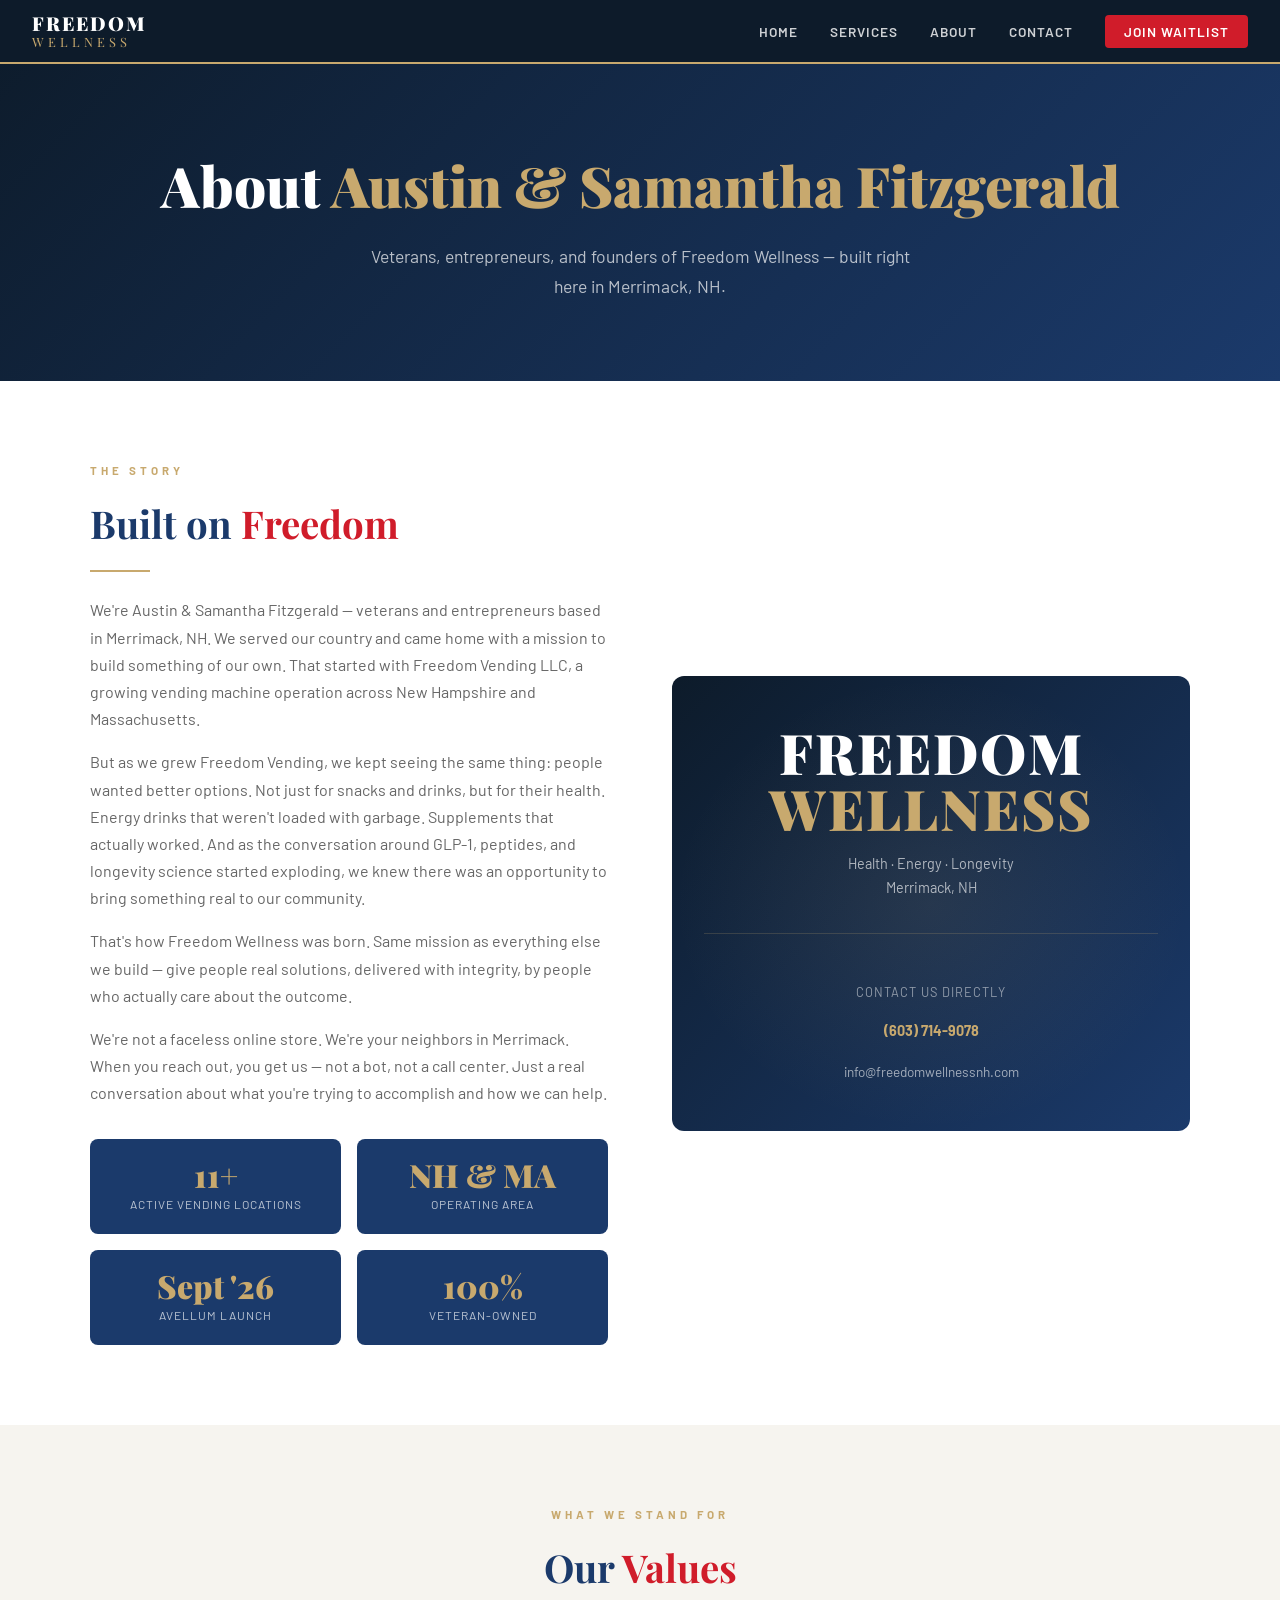
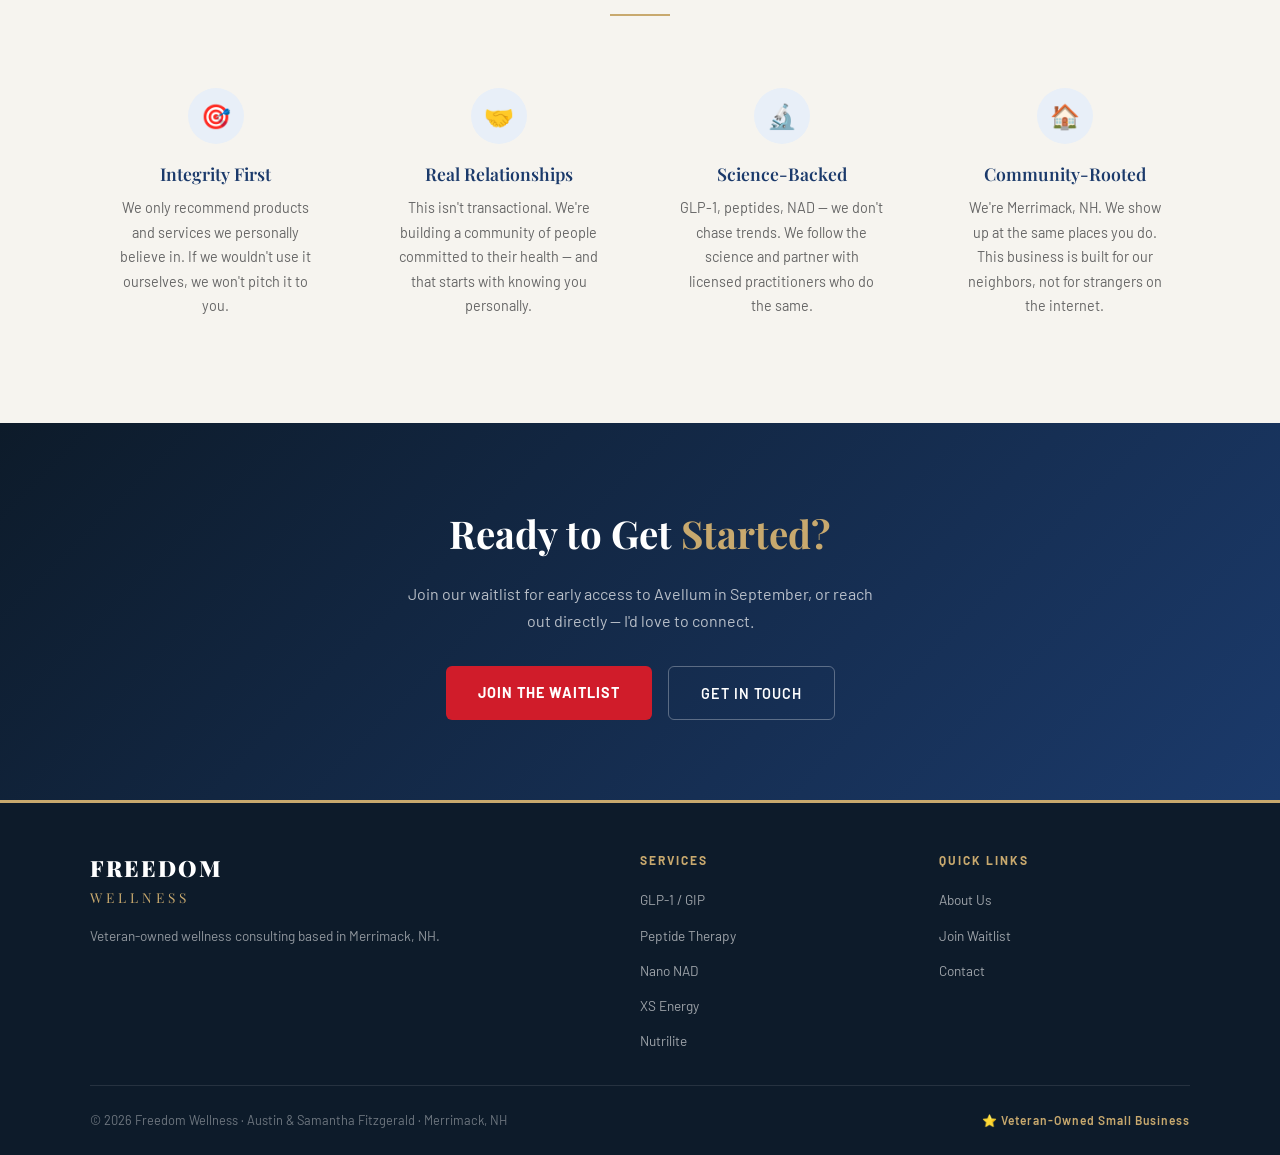
==== about.html @ 1ec009fc "Add files via upload" ====
<!DOCTYPE html>
<html lang="en">
<head>
  <meta charset="UTF-8">
  <meta name="viewport" content="width=device-width, initial-scale=1.0">
  <title>About | Freedom Wellness | Merrimack, NH</title>
  <meta name="description" content="Meet Austin Fitzgerald — veteran, entrepreneur, and founder of Freedom Wellness in Merrimack, NH.">
  <link rel="preconnect" href="https://fonts.googleapis.com">
  <link href="https://fonts.googleapis.com/css2?family=Playfair+Display:wght@400;700;900&family=Barlow:wght@300;400;600;700&display=swap" rel="stylesheet">
  <link rel="stylesheet" href="style.css">
  <style type="text/css">
  @import url("css/style.css");
  </style>
</head>
<body>

  <!-- NAV -->
  <nav>
    <a href="index.html" class="nav-brand">
      <span class="freedom">Freedom</span>
      <span class="wellness">Wellness</span>
    </a>
    <button class="nav-toggle" onclick="toggleNav()" aria-label="Toggle menu">
      <span></span><span></span><span></span>
    </button>
    <ul class="nav-links" id="nav-links">
      <li><a href="index.html">Home</a></li>
      <li><a href="services.html">Services</a></li>
      <li><a href="about.html">About</a></li>
      <li><a href="contact.html">Contact</a></li>
      <li><a href="waitlist.html" class="nav-cta">Join Waitlist</a></li>
    </ul>
  </nav>

  <!-- PAGE HERO -->
  <div class="page-hero">
    <h1>About <span>Austin &amp; Samantha Fitzgerald</span></h1>
    <p>Veterans, entrepreneurs, and founders of Freedom Wellness — built right here in Merrimack, NH.</p>
</div>

  <!-- STORY -->
  <section>
    <div class="container">
      <div class="about-grid">
        <div>
          <p class="section-eyebrow">The Story</p>
          <h2 class="section-title">Built on <span>Freedom</span></h2>
          <div class="section-divider"></div>
          <p style="color:var(--med-gray);margin-bottom:1rem;">We're Austin &amp; Samantha Fitzgerald — veterans and entrepreneurs based in Merrimack, NH. We served our country and came home with a mission to build something of our own. That started with Freedom Vending LLC, a growing vending machine operation across New Hampshire and Massachusetts.</p>
          <p style="color:var(--med-gray);margin-bottom:1rem;">But as we grew Freedom Vending, we kept seeing the same thing: people wanted better options. Not just for snacks and drinks, but for their health. Energy drinks that weren't loaded with garbage. Supplements that actually worked. And as the conversation around GLP-1, peptides, and longevity science started exploding, we knew there was an opportunity to bring something real to our community.</p>
          <p style="color:var(--med-gray);margin-bottom:1rem;">That's how Freedom Wellness was born. Same mission as everything else we build — give people real solutions, delivered with integrity, by people who actually care about the outcome.</p>
          <p style="color:var(--med-gray);">We're not a faceless online store. We're your neighbors in Merrimack. When you reach out, you get us — not a bot, not a call center. Just a real conversation about what you're trying to accomplish and how we can help.</p>
          <div class="about-stats">
            <div class="stat-box">
              <div class="stat-number">11+</div>
              <div class="stat-label">Active Vending Locations</div>
            </div>
            <div class="stat-box">
              <div class="stat-number">NH & MA</div>
              <div class="stat-label">Operating Area</div>
            </div>
            <div class="stat-box">
              <div class="stat-number">Sept '26</div>
              <div class="stat-label">Avellum Launch</div>
            </div>
            <div class="stat-box">
              <div class="stat-number">100%</div>
              <div class="stat-label">Veteran-Owned</div>
            </div>
          </div>
        </div>
        <div class="about-visual">
          <div class="about-visual-content">
            <div class="big-text">
              FREEDOM<br><span>WELLNESS</span>
            </div>
            <p>Health · Energy · Longevity<br>Merrimack, NH</p>
            <div style="margin-top:2rem;padding-top:2rem;border-top:1px solid rgba(200,169,110,0.2);">
              <p style="font-size:0.8rem;letter-spacing:1px;color:rgba(255,255,255,0.5);text-transform:uppercase;margin-bottom:0.5rem;">Contact US directly</p>
              <p style="color:var(--gold);font-weight:700;">(603) 714-9078</p>
              <p style="color:rgba(255,255,255,0.6);font-size:0.85rem;">info@freedomwellnessnh.com</p>
            </div>
          </div>
        </div>
      </div>
    </div>
  </section>

  <!-- VALUES -->
  <section style="background:var(--off-white);">
    <div class="container">
      <p class="section-eyebrow text-center">What We Stand For</p>
      <h2 class="section-title text-center">Our <span>Values</span></h2>
      <div class="section-divider center"></div>
      <div class="why-grid">
        <div class="why-card">
          <div class="why-icon">🎯</div>
          <h4>Integrity First</h4>
          <p>We only recommend products and services we personally believe in. If we wouldn't use it ourselves, we won't pitch it to you.</p>
        </div>
        <div class="why-card">
          <div class="why-icon">🤝</div>
          <h4>Real Relationships</h4>
          <p>This isn't transactional. We're building a community of people committed to their health — and that starts with knowing you personally.</p>
        </div>
        <div class="why-card">
          <div class="why-icon">🔬</div>
          <h4>Science-Backed</h4>
          <p>GLP-1, peptides, NAD — we don't chase trends. We follow the science and partner with licensed practitioners who do the same.</p>
        </div>
        <div class="why-card">
          <div class="why-icon">🏠</div>
          <h4>Community-Rooted</h4>
          <p>We're Merrimack, NH. We show up at the same places you do. This business is built for our neighbors, not for strangers on the internet.</p>
        </div>
      </div>
    </div>
  </section>

  <!-- CTA -->
  <section style="background:linear-gradient(135deg,var(--navy-dark),var(--navy));color:var(--white);text-align:center;">
    <div class="container">
      <h2 style="color:var(--white);margin-bottom:1rem;">Ready to Get <span style="color:var(--gold);">Started?</span></h2>
      <p style="color:rgba(255,255,255,0.7);max-width:480px;margin:0 auto 2rem;">Join our waitlist for early access to Avellum in September, or reach out directly — I'd love to connect.</p>
      <div style="display:flex;gap:1rem;justify-content:center;flex-wrap:wrap;">
        <a href="waitlist.html" class="btn-primary">Join the Waitlist</a>
        <a href="contact.html" class="btn-secondary">Get in Touch</a>
      </div>
    </div>
  </section>

  <!-- FOOTER -->
  <footer>
    <div class="footer-grid">
      <div class="footer-brand">
        <span class="freedom">Freedom</span>
        <span class="wellness">Wellness</span>
        <p>Veteran-owned wellness consulting based in Merrimack, NH.</p>
      </div>
      <div class="footer-col">
        <h4>Services</h4>
        <ul>
          <li><a href="services.html#glp1">GLP-1 / GIP</a></li>
          <li><a href="services.html#peptides">Peptide Therapy</a></li>
          <li><a href="services.html#nad">Nano NAD</a></li>
          <li><a href="https://www.amway.com/en_US/myshop/Fitzgerald?logout=true" target="_blank">XS Energy</a></li>
          <li><a href="https://www.amway.com/en_US/myshop/Fitzgerald?logout=true" target="_blank">Nutrilite</a></li>
        </ul>
      </div>
      <div class="footer-col">
        <h4>Quick Links</h4>
        <ul>
          <li><a href="about.html">About Us</a></li>
          <li><a href="waitlist.html">Join Waitlist</a></li>
          <li><a href="contact.html">Contact</a></li>
        </ul>
      </div>
    </div>
    <div class="footer-bottom">
      <p>© 2026 Freedom Wellness · Austin &amp; Samantha Fitzgerald · Merrimack, NH</p>
      <span class="veteran-badge">⭐ Veteran-Owned Small Business</span>
    </div>
  </footer>

  <script>
    function toggleNav() {
      document.getElementById('nav-links').classList.toggle('open');
    }
  </script>

</body>
</html>
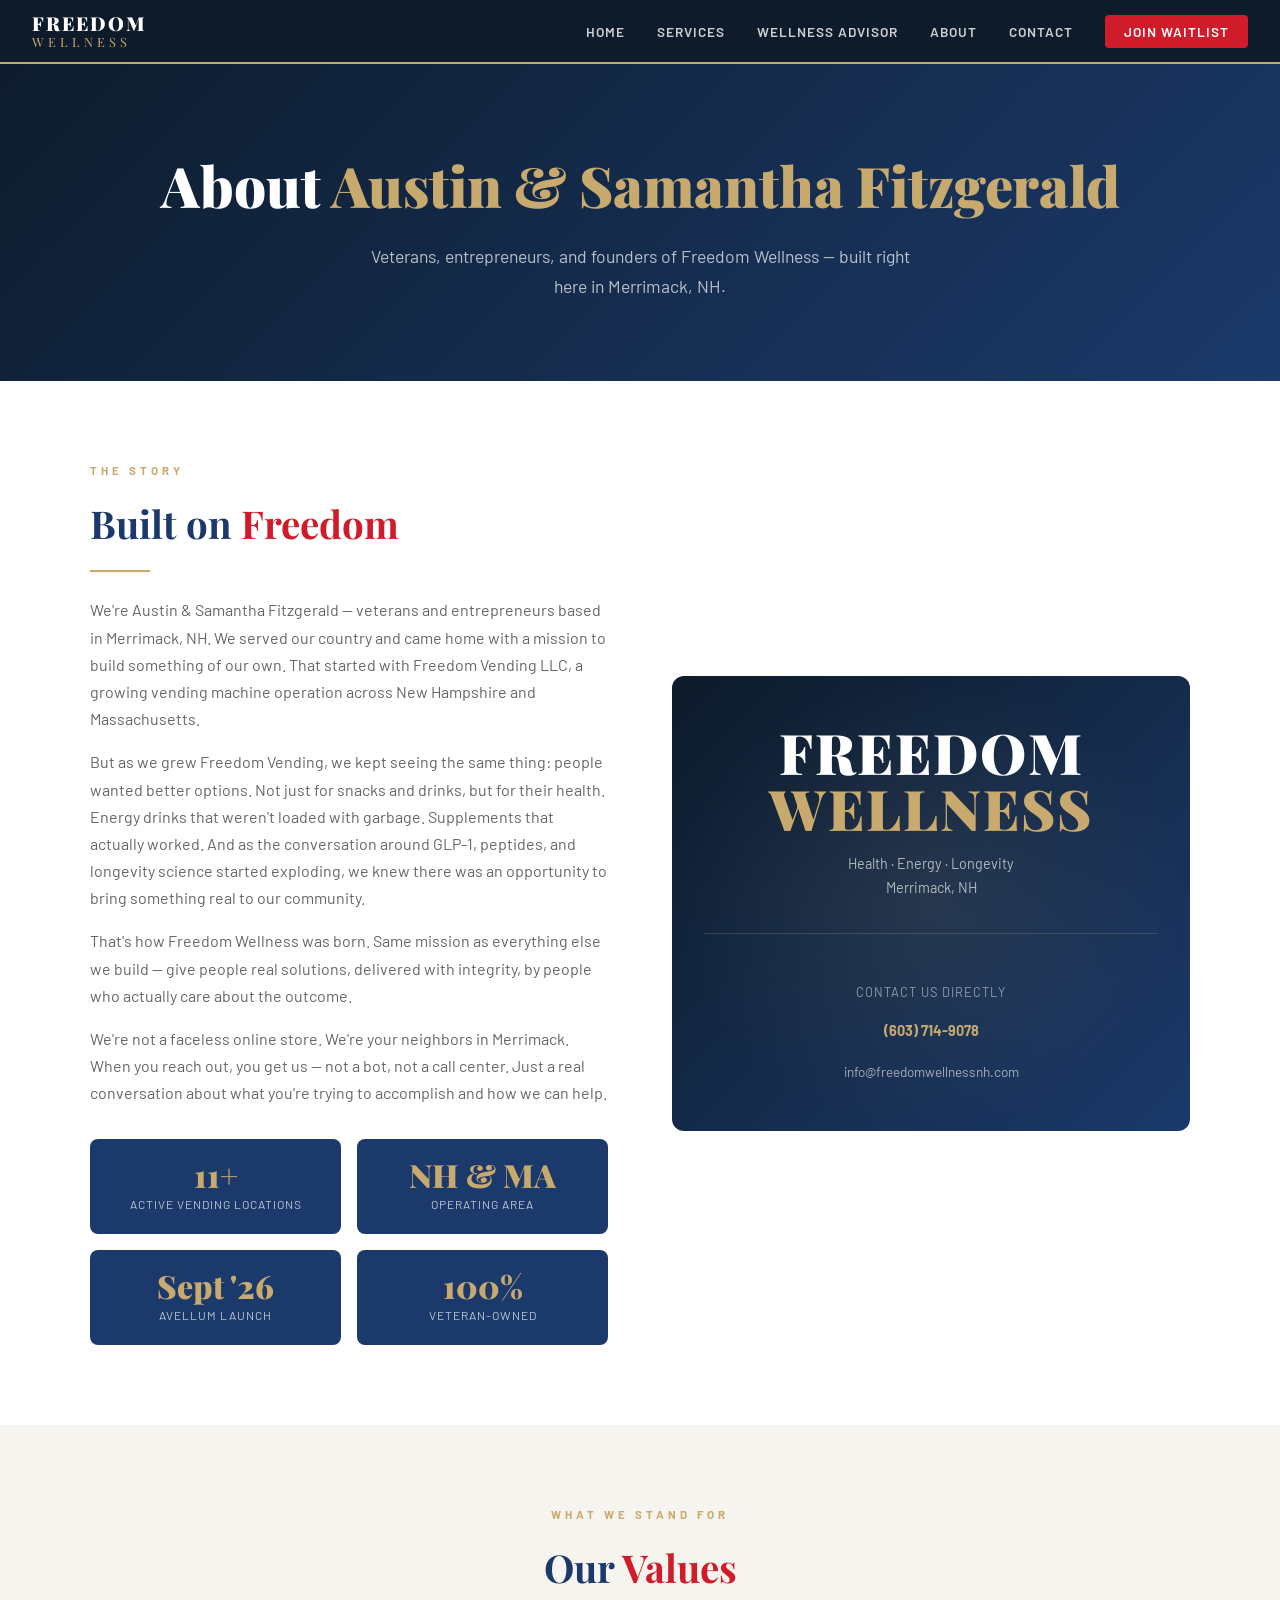
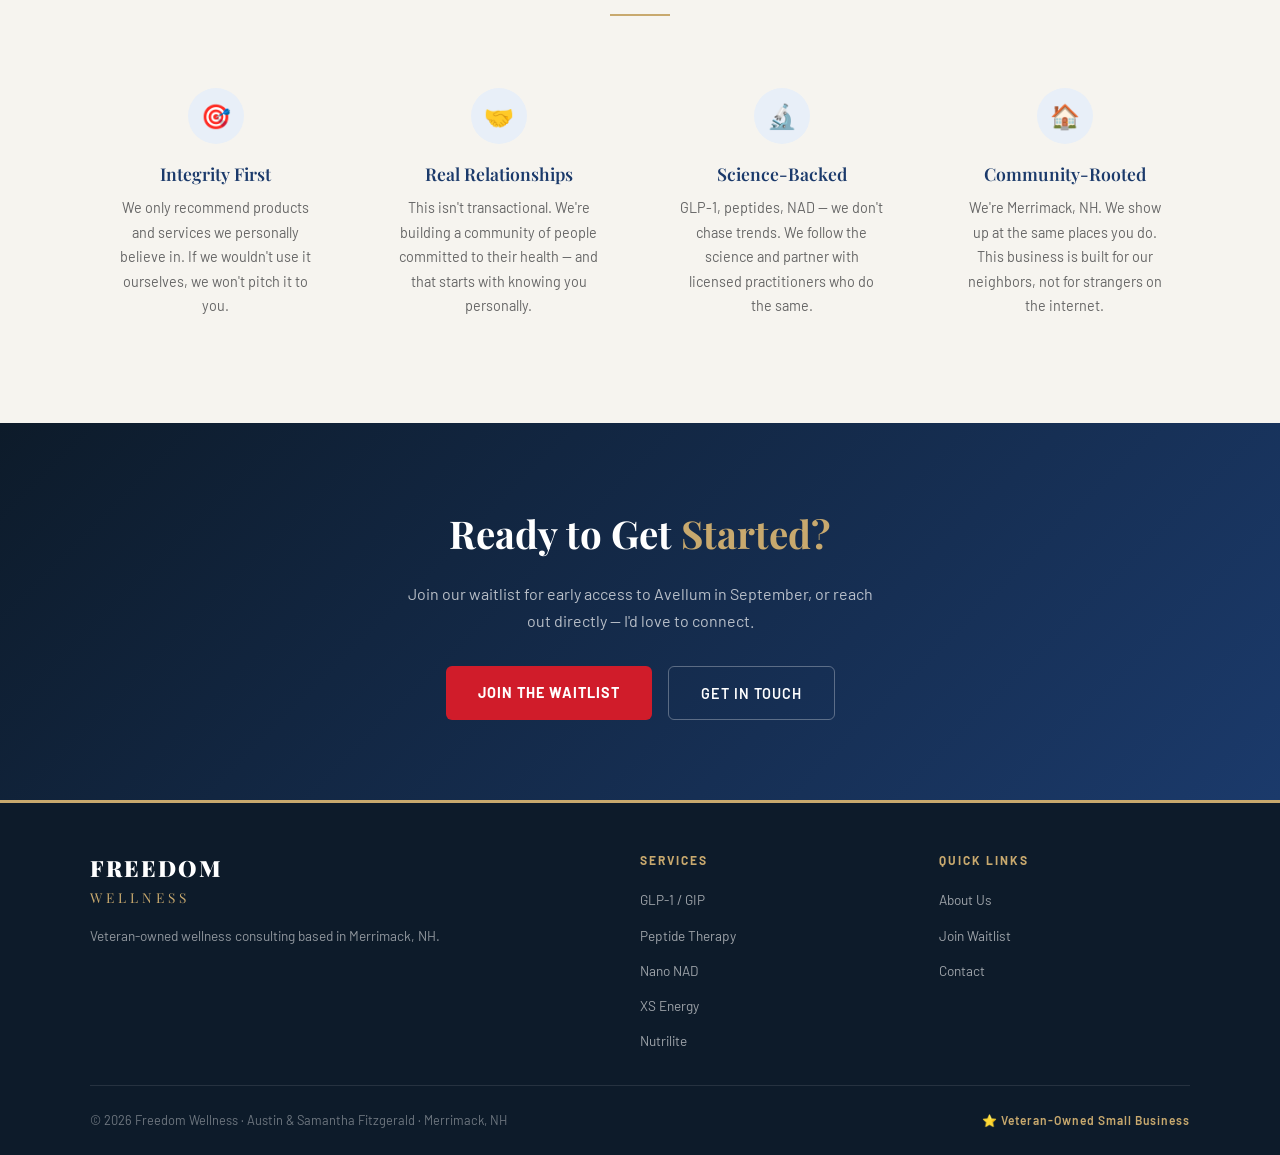
==== commit fa20eb6a: "Update about.html" ====
--- a/about.html
+++ b/about.html
@@ -26,6 +26,7 @@
     <ul class="nav-links" id="nav-links">
       <li><a href="index.html">Home</a></li>
       <li><a href="services.html">Services</a></li>
+      <li><a href="advisor.html">Wellness Advisor</a></li>
       <li><a href="about.html">About</a></li>
       <li><a href="contact.html">Contact</a></li>
       <li><a href="waitlist.html" class="nav-cta">Join Waitlist</a></li>
